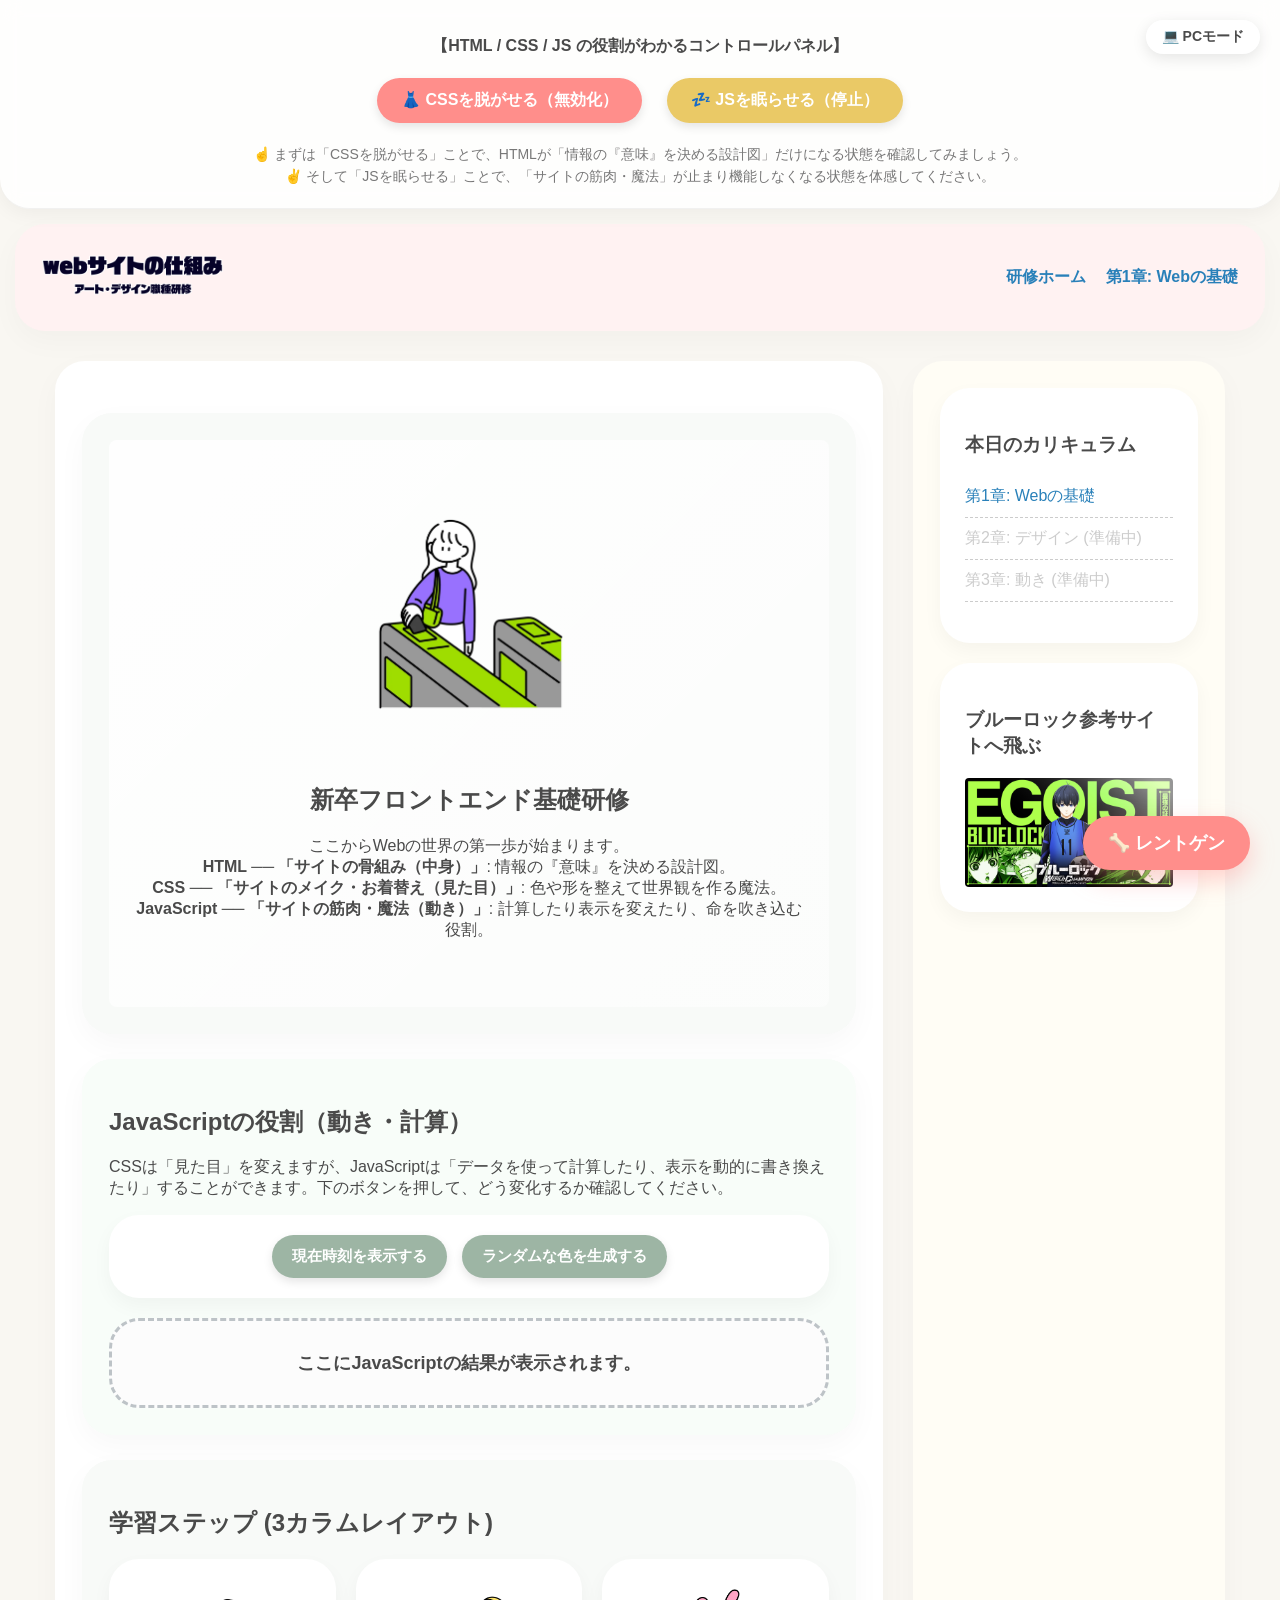
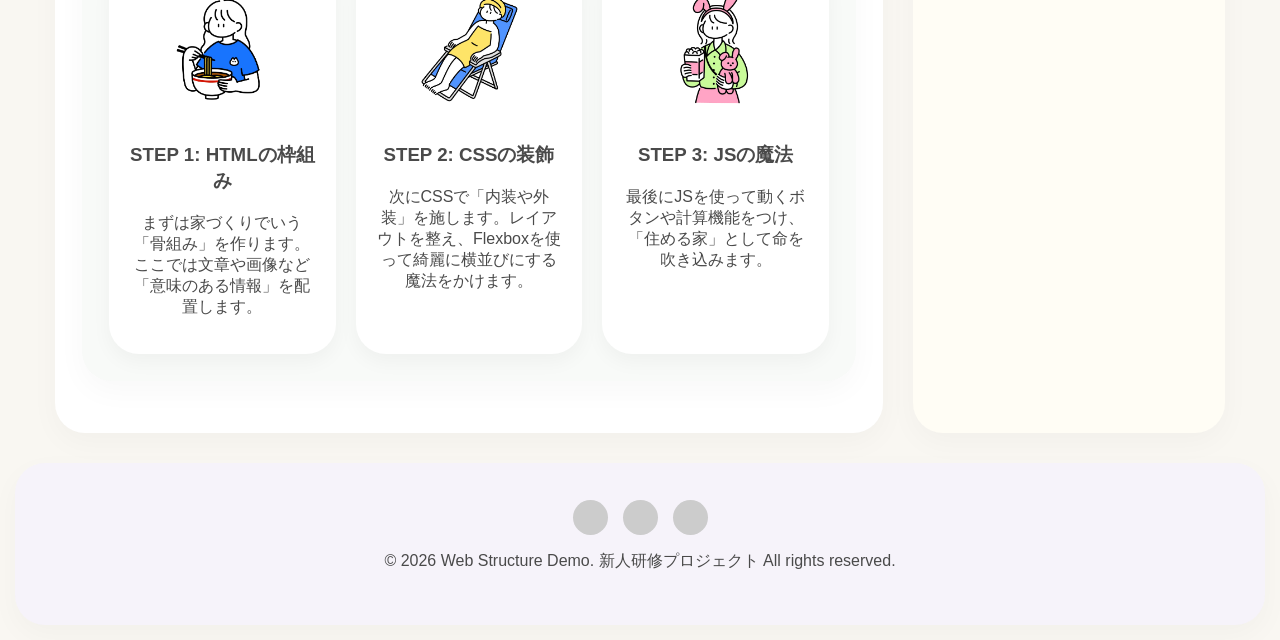
==== index.html @ 79f4a754 "初回のコミット（新卒研修用デモサイト）" ====
<!DOCTYPE html>
<html lang="ja">

<head>
    <meta charset="UTF-8">
    <meta name="viewport" content="width=device-width, initial-scale=1.0">
    <!-- [解説] 検索エンジン（Googleなど）の検索結果に表示させないための設定（リンクを知っている人だけが見れる状態） -->
    <meta name="robots" content="noindex, nofollow">
    <title>Webサイト構造と役割学習デモ | 新卒研修用</title>
    <!-- [解説] 見た目（デザイン・レイアウト）をつかさどるCSSファイルを外部から読み込みます -->
    <link rel="stylesheet" href="style.css" id="main-style">
</head>

<body>

    <!-- レスポンシブ・インジケーター -->
    <div id="responsive-indicator">💻 PCモード</div>

    <!-- [解説] 研修用コントロールパネル -->
    <!-- HTML・CSS・JSそれぞれの役割を体感してもらうための特別なエリアです -->
    <div class="control-panel">
        <p><strong>【HTML / CSS / JS の役割がわかるコントロールパネル】</strong></p>
        <button id="toggleCssBtn" class="control-btn css-btn" data-css-spec="CSS設定：丸み30px / 色#FF8E8B">👗
            CSSを脱がせる（無効化）</button>
        <button id="killJsBtn" class="control-btn js-btn" data-css-spec="CSS設定：丸み30px / 色#EAC966">💤
            JSを眠らせる（停止）</button>
        <p class="panel-desc">
            ☝️ まずは「CSSを脱がせる」ことで、HTMLが「情報の『意味』を決める設計図」だけになる状態を確認してみましょう。<br>
            ✌️ そして「JSを眠らせる」ことで、「サイトの筋肉・魔法」が止まり機能しなくなる状態を体感してください。
        </p>
    </div>

    <!-- [解説] サイトのヘッダー：ロゴやナビゲーションメニューを配置する <header> タグ -->
    <header class="component" data-tag="ここは <header> (案内所) です">
        <div class="header-inner">
            <div class="logo">
                <span class="img-wrapper" data-tag="ここは <img> (画像) です"><img src="images/logo.png" alt="YourLogo" class="logo-img"></span>
            </div>
            <nav>
                <ul class="nav-menu">
                    <li><a href="index.html">研修ホーム</a></li>
                    <li><a href="lesson1.html">第1章: Webの基礎</a></li>
                </ul>
            </nav>
        </div>
    </header>

    <div class="container">

        <!-- [解説] ページの主要なコンテンツを囲む <main> タグ -->
        <main class="component main-content" data-tag="ここは <main> です">

            <!-- [解説] 意味的なまとまりを示す <section> タグ（メインビジュアル部分） -->
            <section class="component" data-tag="ここは <section> (メインビジュアル：サイトの顔) です">
                <div class="main-visual">
                    <span class="img-wrapper" data-tag="ここは <img> (画像) です"><img src="images/img01.avif" alt="Main Visual" class="main-visual-img"></span>
                    <h1>新卒フロントエンド基礎研修</h1>
                    <p class="intro-description">
                        ここからWebの世界の第一歩が始まります。<br>
                        <strong>HTML ── 「サイトの骨組み（中身）」</strong>: 情報の『意味』を決める設計図。<br>
                        <strong>CSS ── 「サイトのメイク・お着替え（見た目）」</strong>: 色や形を整えて世界観を作る魔法。<br>
                        <strong>JavaScript ── 「サイトの筋肉・魔法（動き）」</strong>: 計算したり表示を変えたり、命を吹き込む役割。
                    </p>
                </div>
            </section>

            <!-- [解説] JSの機能を学ぶデモセクション -->
            <section class="component js-demo-section" data-tag="ここは <section> (命を吹き込む役割) です">
                <h2>JavaScriptの役割（動き・計算）</h2>
                <p>CSSは「見た目」を変えますが、JavaScriptは「データを使って計算したり、表示を動的に書き換えたり」することができます。下のボタンを押して、どう変化するか確認してください。</p>

                <div class="card js-demo-controls" data-css-spec="CSS設定：丸み30px / 影付き">
                    <button id="showTimeBtn" class="action-btn"
                        data-css-spec="CSS設定：丸み30px / 色#9DB5A4">現在時刻を表示する</button>
                    <button id="changeColorBtn" class="action-btn"
                        data-css-spec="CSS設定：丸み30px / 色#9DB5A4">ランダムな色を生成する</button>
                </div>

                <!-- JSによって書き換えられる結果表示用の箱 -->
                <div id="jsOutputBox" class="js-output-box">
                    ここにJavaScriptの結果が表示されます。
                </div>
            </section>

            <!-- [解説] 別のまとまりを示す <section> タグ（コンテンツエリア部分） -->
            <section class="component" data-tag="ここは <section> (コンテンツエリア) です">
                <h2>学習ステップ (3カラムレイアウト)</h2>
                <div class="card-container">
                    <div class="card" data-css-spec="CSS設定：丸み30px / オフホワイト背景">
                        <span class="img-wrapper" data-tag="ここは <img> (画像) です"><img src="images/img02.avif" alt="HTML" class="card-img"></span>
                        <h3>STEP 1: HTMLの枠組み</h3>
                        <p>まずは家づくりでいう「骨組み」を作ります。ここでは文章や画像など「意味のある情報」を配置します。</p>
                    </div>
                    <div class="card" data-css-spec="CSS設定：丸み30px / オフホワイト背景">
                        <span class="img-wrapper" data-tag="ここは <img> (画像) です"><img src="images/img03.avif" alt="CSS" class="card-img"></span>
                        <h3>STEP 2: CSSの装飾</h3>
                        <p>次にCSSで「内装や外装」を施します。レイアウトを整え、Flexboxを使って綺麗に横並びにする魔法をかけます。</p>
                    </div>
                    <div class="card" data-css-spec="CSS設定：丸み30px / オフホワイト背景">
                        <span class="img-wrapper" data-tag="ここは <img> (画像) です"><img src="images/img04.avif" alt="JS" class="card-img"></span>
                        <h3>STEP 3: JSの魔法</h3>
                        <p>最後にJSを使って動くボタンや計算機能をつけ、「住める家」として命を吹き込みます。</p>
                    </div>
                </div>
            </section>
        </main>

        <!-- [解説] メインコンテンツの補足情報（広告やカテゴリ一覧など）を配置する <aside> タグ -->
        <aside class="component sidebar" data-tag="ここは <aside> (役立つ小窓) です">
            <div class="sidebar-widget" data-css-spec="CSS設定：丸み30px / 影付き">
                <h3>本日のカリキュラム</h3>
                <ul>
                    <li><a href="lesson1.html">第1章: Webの基礎</a></li>
                    <li><span style="color:#ccc;">第2章: デザイン (準備中)</span></li>
                    <li><span style="color:#ccc;">第3章: 動き (準備中)</span></li>
                </ul>
            </div>

            <div class="sidebar-widget" data-css-spec="CSS設定：丸み30px / 影付き">
                <h3>ブルーロック参考サイトへ飛ぶ</h3>
                <a href="https://erd-goofy-52503106.figma.site/" target="_blank">
                    <span class="img-wrapper" data-tag="ここは <img> (画像) です"><img src="images/advertisement.jpg" alt="Reference Link" class="ad-img"></span>
                </a>
            </div>
        </aside>

    </div>

    <!-- [解説] サイトの最下部（コピーライトや補足リンクなど）を配置する <footer> タグ -->
    <footer class="component" data-tag="ここは <footer> (お見送り窓口) です">
        <div class="footer-inner">
            <div class="sns-icons">
                <span class="sns-dummy"></span>
                <span class="sns-dummy"></span>
                <span class="sns-dummy"></span>
            </div>
            <p>&copy; 2026 Web Structure Demo. 新人研修プロジェクト All rights reserved.</p>
        </div>
    </footer>

    <!-- レントゲン・モードのフロートボタンスイッチ -->
    <button id="toggleXrayBtn" class="float-btn" data-css-spec="CSS設定：丸み30px / コーラルピンク">🦴 レントゲン</button>

    <!-- [解説] 振る舞いや機能をつかさどるJavaScriptファイルを外部から読み込みます -->
    <!-- ※bodyタグの最後に記述することで、HTMLがすべて表示されてからJSが読み込まれ、表示が早くなります -->
    <script src="script.js"></script>
</body>

</html>
---- style.css ----
/* =========================================
   研修用スタイルシート (style.css)
   Webページにおける「デザイン（見た目・レイアウト・色）」を担当します。
========================================= */

/* === 基本スタイル === */
* {
    box-sizing: border-box;
}

body {
    margin: 0;
    font-family: 'Helvetica Neue', Arial, 'Hiragino Kaku Gothic ProN', 'Hiragino Sans', Meiryo, sans-serif;
    color: #4a4a4a;
    background-color: #F9F7F2; /* オフホワイト */
}

a {
    text-decoration: none;
    color: #2980b9;
}

a:hover {
    text-decoration: underline;
}

ul {
    list-style: none;
    padding: 0;
}

/* === コントロールパネル === */
.control-panel {
    background-color: rgba(255, 255, 255, 0.85);
    backdrop-filter: blur(10px);
    color: #4a4a4a;
    padding: 20px;
    text-align: center;
    position: sticky;
    top: 0;
    z-index: 100;
    box-shadow: 0 4px 20px rgba(0, 0, 0, 0.05);
    border-bottom: 1px solid rgba(0, 0, 0, 0.05);
    border-radius: 0 0 30px 30px;
}

.control-panel button {
    padding: 12px 24px;
    font-size: 16px;
    font-weight: bold;
    cursor: pointer;
    border: none;
    border-radius: 30px;
    margin: 5px 10px;
    transition: all 0.3s ease;
    box-shadow: 0 4px 10px rgba(0, 0, 0, 0.1);
}

.css-btn {
    background-color: #FF8E8B; /* コーラルピンク */
    color: white;
}
.css-btn:hover { background-color: #ff7673; transform: translateY(-2px); }

.js-btn {
    background-color: #EAC966; /* マスタードイエロー */
    color: white;
}
.js-btn:hover { background-color: #d6b553; transform: translateY(-2px); }

.control-panel .panel-desc {
    font-size: 14px;
    margin-top: 15px;
    margin-bottom: 0;
    line-height: 1.6;
    color: #777;
}

/* === 構造学習用のハイライト・ツールチップ設定 === */
.component {
    position: relative;
    border: 2px solid transparent;
    margin: 15px;
    padding: 25px;
    border-radius: 30px; /* 全体にぷっくりとした丸み */
    transition: box-shadow 0.3s, transform 0.3s, background-color 0.3s;
    box-shadow: 0 10px 30px rgba(0, 0, 0, 0.03); /* 軽いドロップシャドウ */
}

.component::before {
    content: attr(data-tag);
    position: absolute;
    top: -15px;
    left: 20px;
    background: #4a4a4a;
    color: white;
    padding: 6px 15px;
    font-size: 14px;
    font-weight: bold;
    border-radius: 20px;
    opacity: 0;
    transition: all 0.3s ease;
    pointer-events: none;
    z-index: 10;
    box-shadow: 0 4px 10px rgba(0,0,0,0.1);
}

.component:hover::before {
    opacity: 1;
}

.component:hover {
    box-shadow: 0 15px 40px rgba(0, 0, 0, 0.08); /* 浮遊感 */
    transform: translateY(-5px);
    z-index: 5;
}

/* Figma風 デザインスペック表示 */
[data-css-spec] {
    position: relative;
}
[data-css-spec]:hover::after {
    content: attr(data-css-spec);
    position: absolute;
    bottom: 100%;
    left: 50%;
    transform: translateX(-50%) translateY(-10px);
    background: #2d2d2d;
    color: #fff;
    padding: 6px 12px;
    font-size: 12px;
    border-radius: 8px;
    white-space: nowrap;
    z-index: 50;
    pointer-events: none;
    box-shadow: 0 4px 12px rgba(0,0,0,0.2);
}
[data-css-spec]:hover::before {
    content: '';
    position: absolute;
    bottom: 100%;
    left: 50%;
    transform: translateX(-50%);
    border-width: 6px;
    border-style: solid;
    border-color: #2d2d2d transparent transparent transparent;
    z-index: 51;
}

/* === パーツごとの色分け (パステルカラーで柔らかく) === */
header.component {
    background-color: #FFF2F2;
}

main.component {
    background-color: #FFFFFF;
}

section.component {
    background-color: #F8FAF8;
    margin: 25px 0;
}

aside.component {
    background-color: #FFFDF5;
}

footer.component {
    background-color: #F6F3FA;
}

/* JSデモセクション用の特別カラー */
section.js-demo-section {
    background-color: #F8FDF9;
}

/* === レイアウト構成 === */
.container {
    display: flex;
    flex-wrap: wrap;
    max-width: 1200px;
    margin: 0 auto;
}

.main-content {
    flex: 3;
    min-width: 320px;
}

.sidebar {
    flex: 1;
    min-width: 250px;
}

/* --- Header --- */
.header-inner {
    display: flex;
    justify-content: space-between;
    align-items: center;
    flex-wrap: wrap;
}

.logo-img {
    height: 40px;
    width: auto;
    display: block;
}

.nav-menu {
    display: flex;
    gap: 20px;
    font-weight: bold;
}

/* --- Main Visual --- */
.main-visual {
    text-align: center;
    padding: 50px 20px;
    background: linear-gradient(135deg, rgba(255, 255, 255, 0.9), rgba(255, 255, 255, 0.5));
    border-radius: 8px;
}

.main-visual-img {
    max-width: 100%;
    max-height: 250px;
    object-fit: contain;
    margin-bottom: 20px;
}

/* --- Content Area (3カラムカード) --- */
.card-container {
    display: flex;
    flex-wrap: wrap;
    gap: 20px;
}

.card {
    flex: 1;
    min-width: 220px;
    background: #ffffff;
    padding: 20px;
    border-radius: 30px;
    text-align: center;
    box-shadow: 0 8px 20px rgba(0, 0, 0, 0.04);
    transition: transform 0.3s;
}

.card:hover {
    transform: translateY(-5px);
}

.card-img {
    width: 100%;
    height: 140px;
    object-fit: contain;
    border-radius: 20px;
    background-color: transparent;
}

/* --- JS デモ用のスタイル --- */
.js-demo-controls {
    display: flex;
    justify-content: center;
    gap: 15px;
    background: #ffffff;
    padding: 20px;
}

.action-btn {
    padding: 12px 20px;
    font-size: 15px;
    border-radius: 30px;
    border: none;
    background-color: #9DB5A4; /* セージグリーン */
    color: white;
    cursor: pointer;
    font-weight: bold;
    transition: background 0.3s, transform 0.1s;
    box-shadow: 0 4px 10px rgba(0,0,0,0.1);
}

.action-btn:hover {
    background-color: #8aa391;
}

.action-btn:active {
    transform: scale(0.95);
}

.js-output-box {
    margin-top: 20px;
    padding: 30px;
    border: 3px dashed #bdc3c7;
    border-radius: 30px;
    background-color: #fcfcfc;
    text-align: center;
    font-size: 18px;
    font-weight: bold;
    transition: all 0.5s ease;
}

.sidebar-widget {
    background: #ffffff;
    padding: 25px;
    margin-bottom: 20px;
    border-radius: 30px;
    box-shadow: 0 8px 20px rgba(0, 0, 0, 0.04);
}

.sidebar-widget ul li {
    padding: 10px 0;
    border-bottom: 1px dashed #ccc;
}

.ad-img {
    width: 100%;
    height: auto;
    border-radius: 4px;
    display: block;
}

/* --- Footer --- */
.footer-inner {
    text-align: center;
    padding: 10px;
}

.sns-icons {
    display: flex;
    justify-content: center;
    gap: 15px;
    margin-bottom: 10px;
}

.sns-dummy {
    width: 35px;
    height: 35px;
    background: #ccc;
    border-radius: 50%;
    display: inline-block;
}

/* --- レントゲンモード & UI系 --- */
#responsive-indicator {
    position: fixed;
    top: 20px;
    right: 20px;
    background: #ffffff;
    padding: 8px 16px;
    border-radius: 30px;
    box-shadow: 0 4px 15px rgba(0,0,0,0.1);
    font-weight: bold;
    z-index: 1000;
    font-size: 0; /* HTML上のテキストを隠す */
    color: #4a4a4a;
}
#responsive-indicator::after {
    font-size: 14px;
}
@media (max-width: 768px) {
    #responsive-indicator::after {
        content: '📱 スマホモード';
    }
}
@media (min-width: 769px) {
    #responsive-indicator::after {
        content: '💻 PCモード';
    }
}

.float-btn {
    position: fixed;
    bottom: 30px;
    right: 30px;
    padding: 15px 25px;
    font-size: 18px;
    font-weight: bold;
    background-color: #FF8E8B;
    color: white;
    border: none;
    border-radius: 50px;
    cursor: pointer;
    box-shadow: 0 10px 25px rgba(255, 142, 139, 0.4);
    z-index: 1000;
    transition: all 0.3s ease;
}
.float-btn:hover {
    transform: translateY(-5px) scale(1.05);
    box-shadow: 0 15px 30px rgba(255, 142, 139, 0.6);
}

/* レントゲンモード ON時 */
.xray-mode .component {
    background-color: rgba(255, 255, 255, 0.5) !important;
    border: 2px solid #ff4d4d !important;
}
.xray-mode .component::after {
    content: attr(data-tag);
    position: absolute;
    top: 50%;
    left: 50%;
    transform: translate(-50%, -50%);
    font-size: 24px;
    font-weight: bold;
    color: #ff4d4d;
    opacity: 0.3;
    pointer-events: none;
    z-index: 100;
    text-align: center;
    width: 100%;
}
@media (max-width: 768px) {
    .control-panel {
        padding: 15px 10px;
    }

    .control-panel button {
        display: block;
        width: 100%;
        margin: 10px 0;
    }

    .component {
        margin: 15px 0;
        padding: 20px 15px;
    }

    .component::before {
        font-size: 12px;
        padding: 4px 10px;
    }

    .container {
        flex-direction: column;
        padding: 0 10px;
    }

    .main-content,
    .sidebar {
        width: 100%;
        min-width: auto;
    }

    .header-inner {
        flex-direction: column;
        text-align: center;
        gap: 15px;
    }

    .nav-menu {
        flex-wrap: wrap;
        justify-content: center;
        gap: 10px;
    }

    .main-visual {
        padding: 30px 15px;
    }

    .main-visual h1 {
        font-size: 1.5rem;
    }

    .main-visual-img {
        max-height: 150px;
    }

    .card-container {
        flex-direction: column;
        gap: 15px;
    }

    .js-demo-controls {
        flex-direction: column;
        gap: 5px;
    }

    .action-btn {
        width: 100%;
        margin: 5px 0;
    }
}
/* === 画像用のツールチップ設定 === */
.img-wrapper {
    position: relative;
    display: inline-block;
    max-width: 100%;
}

/* 各エリアでのラッパーの振る舞い調整 */
.card .img-wrapper {
    width: 100%;
    display: block;
}
.main-visual .img-wrapper,
.sidebar-widget .img-wrapper {
    display: block;
    margin: 0 auto;
}

.img-wrapper::before {
    content: attr(data-tag);
    position: absolute;
    top: -30px;
    left: 50%;
    transform: translateX(-50%);
    background: #4a4a4a;
    color: white;
    padding: 6px 15px;
    font-size: 14px;
    font-weight: bold;
    border-radius: 20px;
    opacity: 0;
    transition: all 0.3s ease;
    pointer-events: none;
    z-index: 10;
    box-shadow: 0 4px 10px rgba(0,0,0,0.1);
    white-space: nowrap;
}

.img-wrapper:hover::before {
    opacity: 1;
}

.xray-mode .img-wrapper {
    outline: 2px dashed #ff4d4d;
    background-color: rgba(255, 255, 255, 0.5);
}
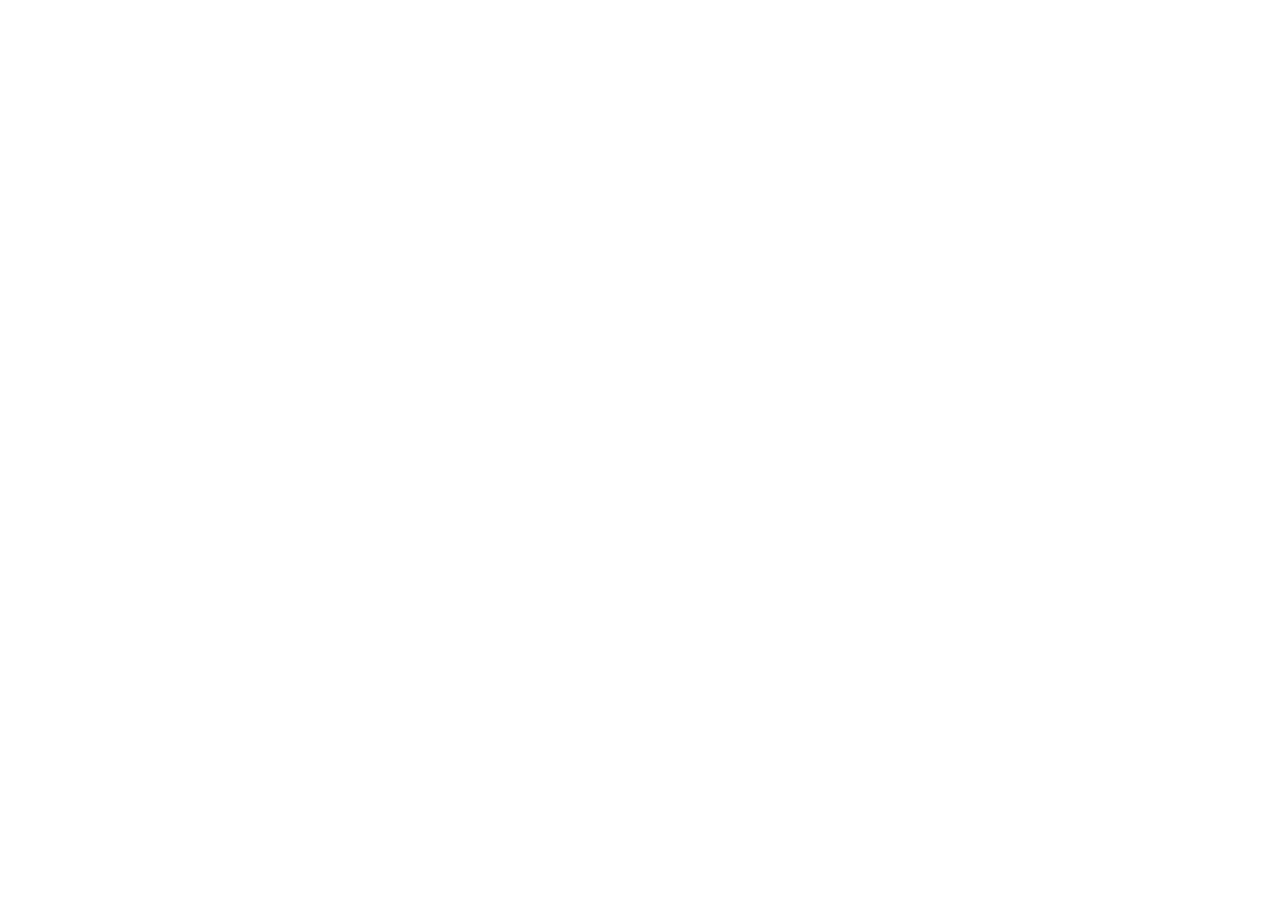
==== commit 04dc0a65: "feat: パスワード機能（JS簡易版）を追加" ====
--- a/index.html
+++ b/index.html
@@ -6,6 +6,17 @@
     <meta name="viewport" content="width=device-width, initial-scale=1.0">
     <!-- [解説] 検索エンジン（Googleなど）の検索結果に表示させないための設定（リンクを知っている人だけが見れる状態） -->
     <meta name="robots" content="noindex, nofollow">
+    
+    <!-- 簡易パスワード保護 -->
+    <script>
+        const pass = prompt("サイトを閲覧するためのパスワードを入力してください。（ヒント: demo2026）");
+        if (pass !== "demo2026") {
+            document.documentElement.style.display = 'none';
+            alert("パスワードが違います。ページを再読み込みしてください。");
+            window.location.href = "about:blank"; // 白紙ページに飛ばす
+        }
+    </script>
+
     <title>Webサイト構造と役割学習デモ | 新卒研修用</title>
     <!-- [解説] 見た目（デザイン・レイアウト）をつかさどるCSSファイルを外部から読み込みます -->
     <link rel="stylesheet" href="style.css" id="main-style">
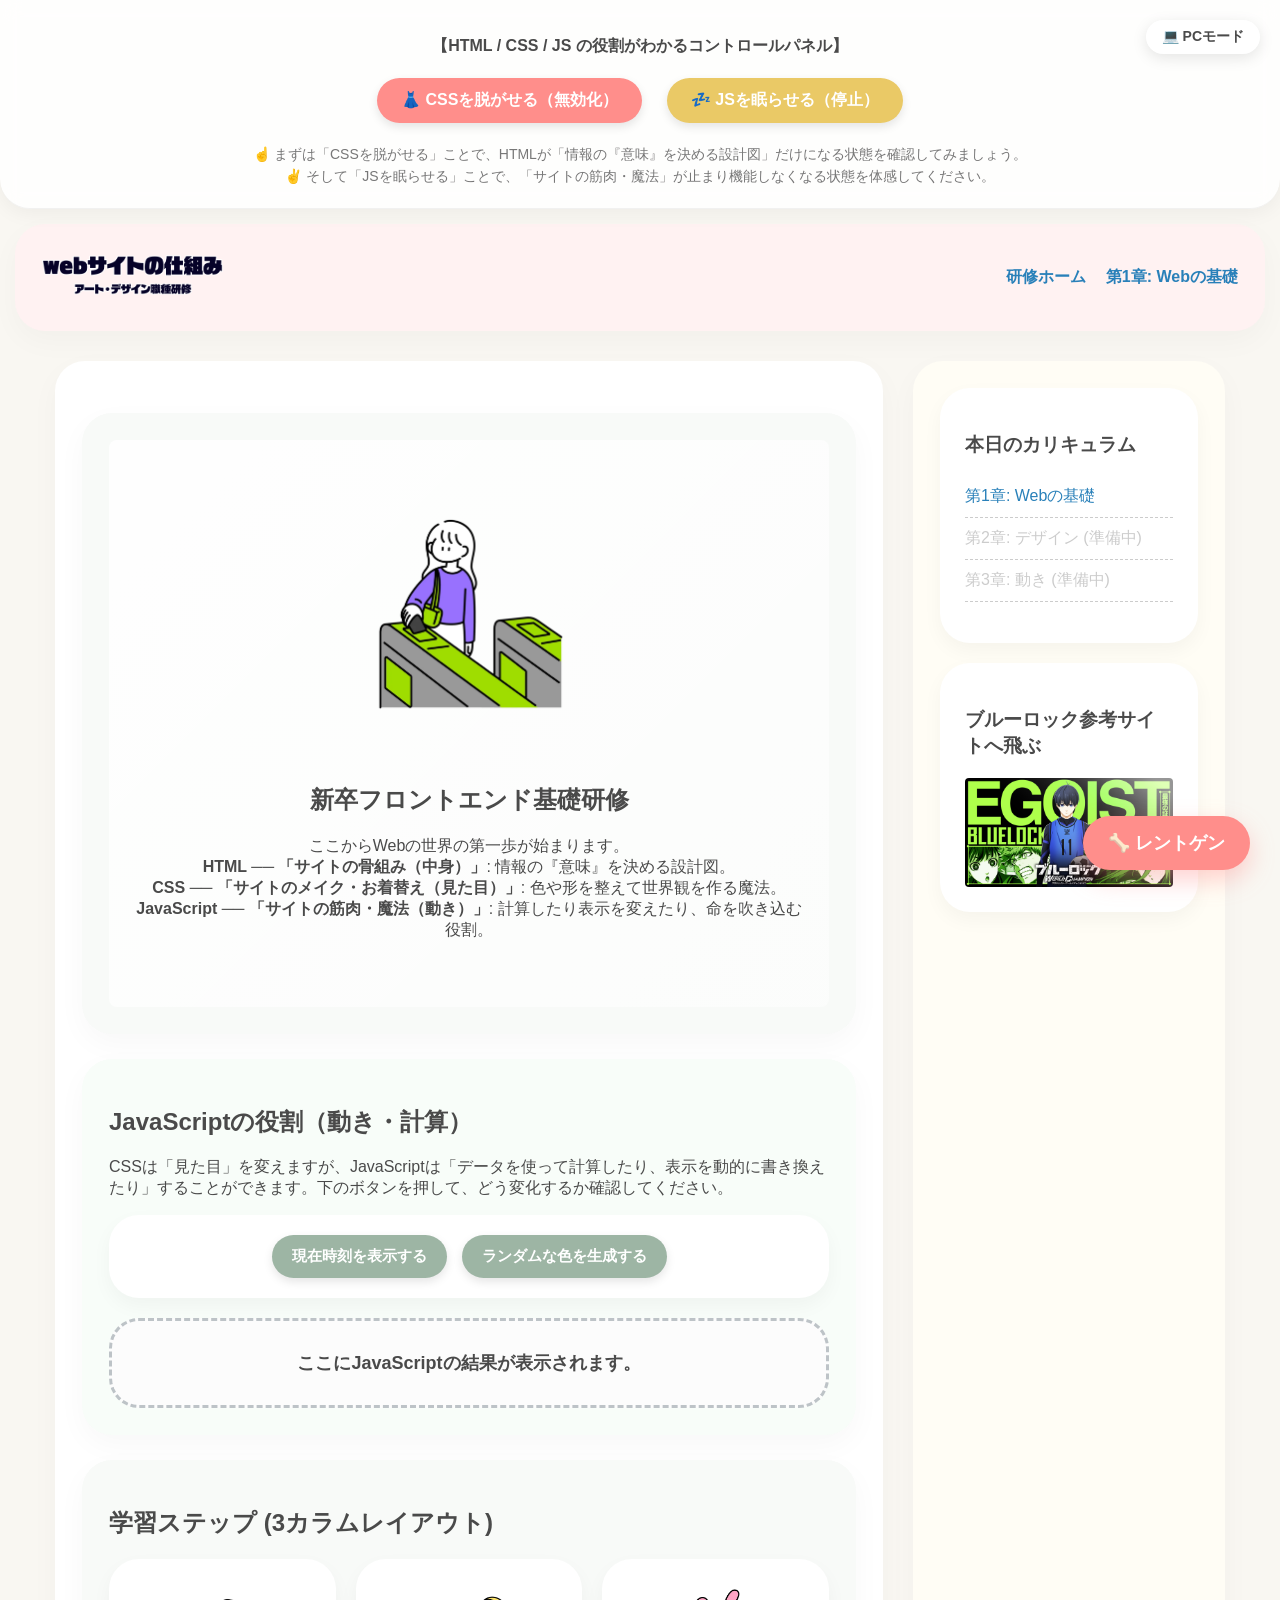
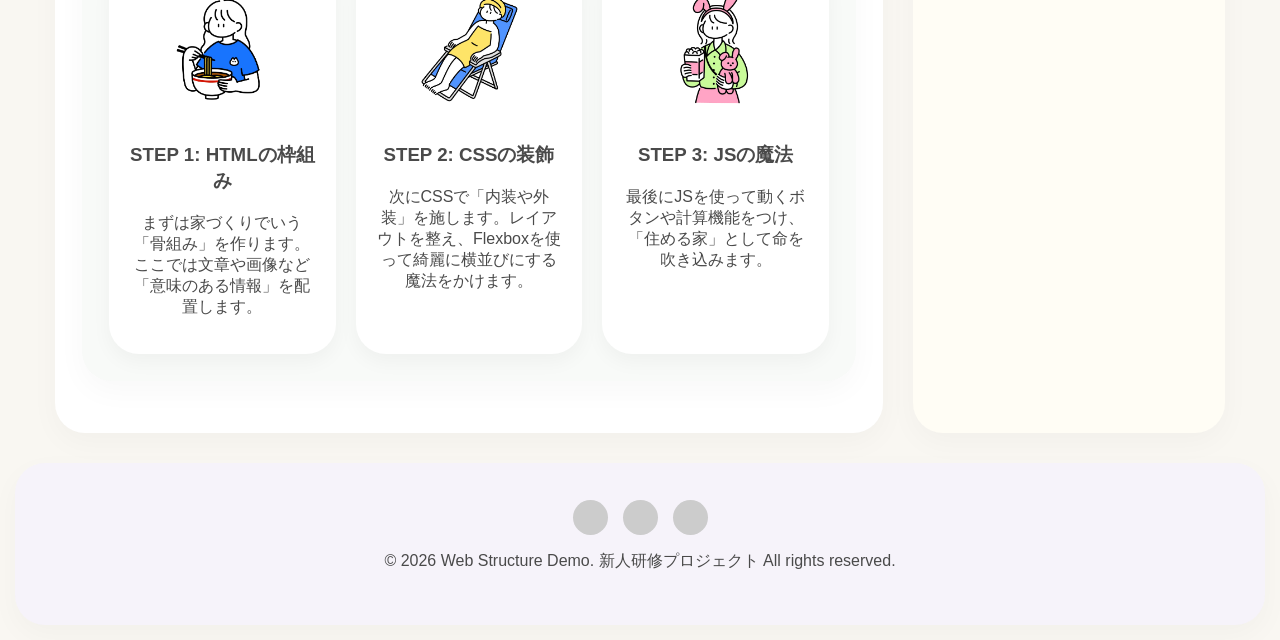
==== commit 2e4958d3: "Remove password protection" ====
--- a/index.html
+++ b/index.html
@@ -6,16 +6,8 @@
     <meta name="viewport" content="width=device-width, initial-scale=1.0">
     <!-- [解説] 検索エンジン（Googleなど）の検索結果に表示させないための設定（リンクを知っている人だけが見れる状態） -->
     <meta name="robots" content="noindex, nofollow">
-    
-    <!-- 簡易パスワード保護 -->
-    <script>
-        const pass = prompt("サイトを閲覧するためのパスワードを入力してください。（ヒント: demo2026）");
-        if (pass !== "demo2026") {
-            document.documentElement.style.display = 'none';
-            alert("パスワードが違います。ページを再読み込みしてください。");
-            window.location.href = "about:blank"; // 白紙ページに飛ばす
-        }
-    </script>
+
+
 
     <title>Webサイト構造と役割学習デモ | 新卒研修用</title>
     <!-- [解説] 見た目（デザイン・レイアウト）をつかさどるCSSファイルを外部から読み込みます -->
@@ -45,7 +37,8 @@
     <header class="component" data-tag="ここは <header> (案内所) です">
         <div class="header-inner">
             <div class="logo">
-                <span class="img-wrapper" data-tag="ここは <img> (画像) です"><img src="images/logo.png" alt="YourLogo" class="logo-img"></span>
+                <span class="img-wrapper" data-tag="ここは <img> (画像) です"><img src="images/logo.png" alt="YourLogo"
+                        class="logo-img"></span>
             </div>
             <nav>
                 <ul class="nav-menu">
@@ -64,7 +57,8 @@
             <!-- [解説] 意味的なまとまりを示す <section> タグ（メインビジュアル部分） -->
             <section class="component" data-tag="ここは <section> (メインビジュアル：サイトの顔) です">
                 <div class="main-visual">
-                    <span class="img-wrapper" data-tag="ここは <img> (画像) です"><img src="images/img01.avif" alt="Main Visual" class="main-visual-img"></span>
+                    <span class="img-wrapper" data-tag="ここは <img> (画像) です"><img src="images/img01.avif"
+                            alt="Main Visual" class="main-visual-img"></span>
                     <h1>新卒フロントエンド基礎研修</h1>
                     <p class="intro-description">
                         ここからWebの世界の第一歩が始まります。<br>
@@ -98,17 +92,20 @@
                 <h2>学習ステップ (3カラムレイアウト)</h2>
                 <div class="card-container">
                     <div class="card" data-css-spec="CSS設定：丸み30px / オフホワイト背景">
-                        <span class="img-wrapper" data-tag="ここは <img> (画像) です"><img src="images/img02.avif" alt="HTML" class="card-img"></span>
+                        <span class="img-wrapper" data-tag="ここは <img> (画像) です"><img src="images/img02.avif" alt="HTML"
+                                class="card-img"></span>
                         <h3>STEP 1: HTMLの枠組み</h3>
                         <p>まずは家づくりでいう「骨組み」を作ります。ここでは文章や画像など「意味のある情報」を配置します。</p>
                     </div>
                     <div class="card" data-css-spec="CSS設定：丸み30px / オフホワイト背景">
-                        <span class="img-wrapper" data-tag="ここは <img> (画像) です"><img src="images/img03.avif" alt="CSS" class="card-img"></span>
+                        <span class="img-wrapper" data-tag="ここは <img> (画像) です"><img src="images/img03.avif" alt="CSS"
+                                class="card-img"></span>
                         <h3>STEP 2: CSSの装飾</h3>
                         <p>次にCSSで「内装や外装」を施します。レイアウトを整え、Flexboxを使って綺麗に横並びにする魔法をかけます。</p>
                     </div>
                     <div class="card" data-css-spec="CSS設定：丸み30px / オフホワイト背景">
-                        <span class="img-wrapper" data-tag="ここは <img> (画像) です"><img src="images/img04.avif" alt="JS" class="card-img"></span>
+                        <span class="img-wrapper" data-tag="ここは <img> (画像) です"><img src="images/img04.avif" alt="JS"
+                                class="card-img"></span>
                         <h3>STEP 3: JSの魔法</h3>
                         <p>最後にJSを使って動くボタンや計算機能をつけ、「住める家」として命を吹き込みます。</p>
                     </div>
@@ -130,7 +127,8 @@
             <div class="sidebar-widget" data-css-spec="CSS設定：丸み30px / 影付き">
                 <h3>ブルーロック参考サイトへ飛ぶ</h3>
                 <a href="https://erd-goofy-52503106.figma.site/" target="_blank">
-                    <span class="img-wrapper" data-tag="ここは <img> (画像) です"><img src="images/advertisement.jpg" alt="Reference Link" class="ad-img"></span>
+                    <span class="img-wrapper" data-tag="ここは <img> (画像) です"><img src="images/advertisement.jpg"
+                            alt="Reference Link" class="ad-img"></span>
                 </a>
             </div>
         </aside>
